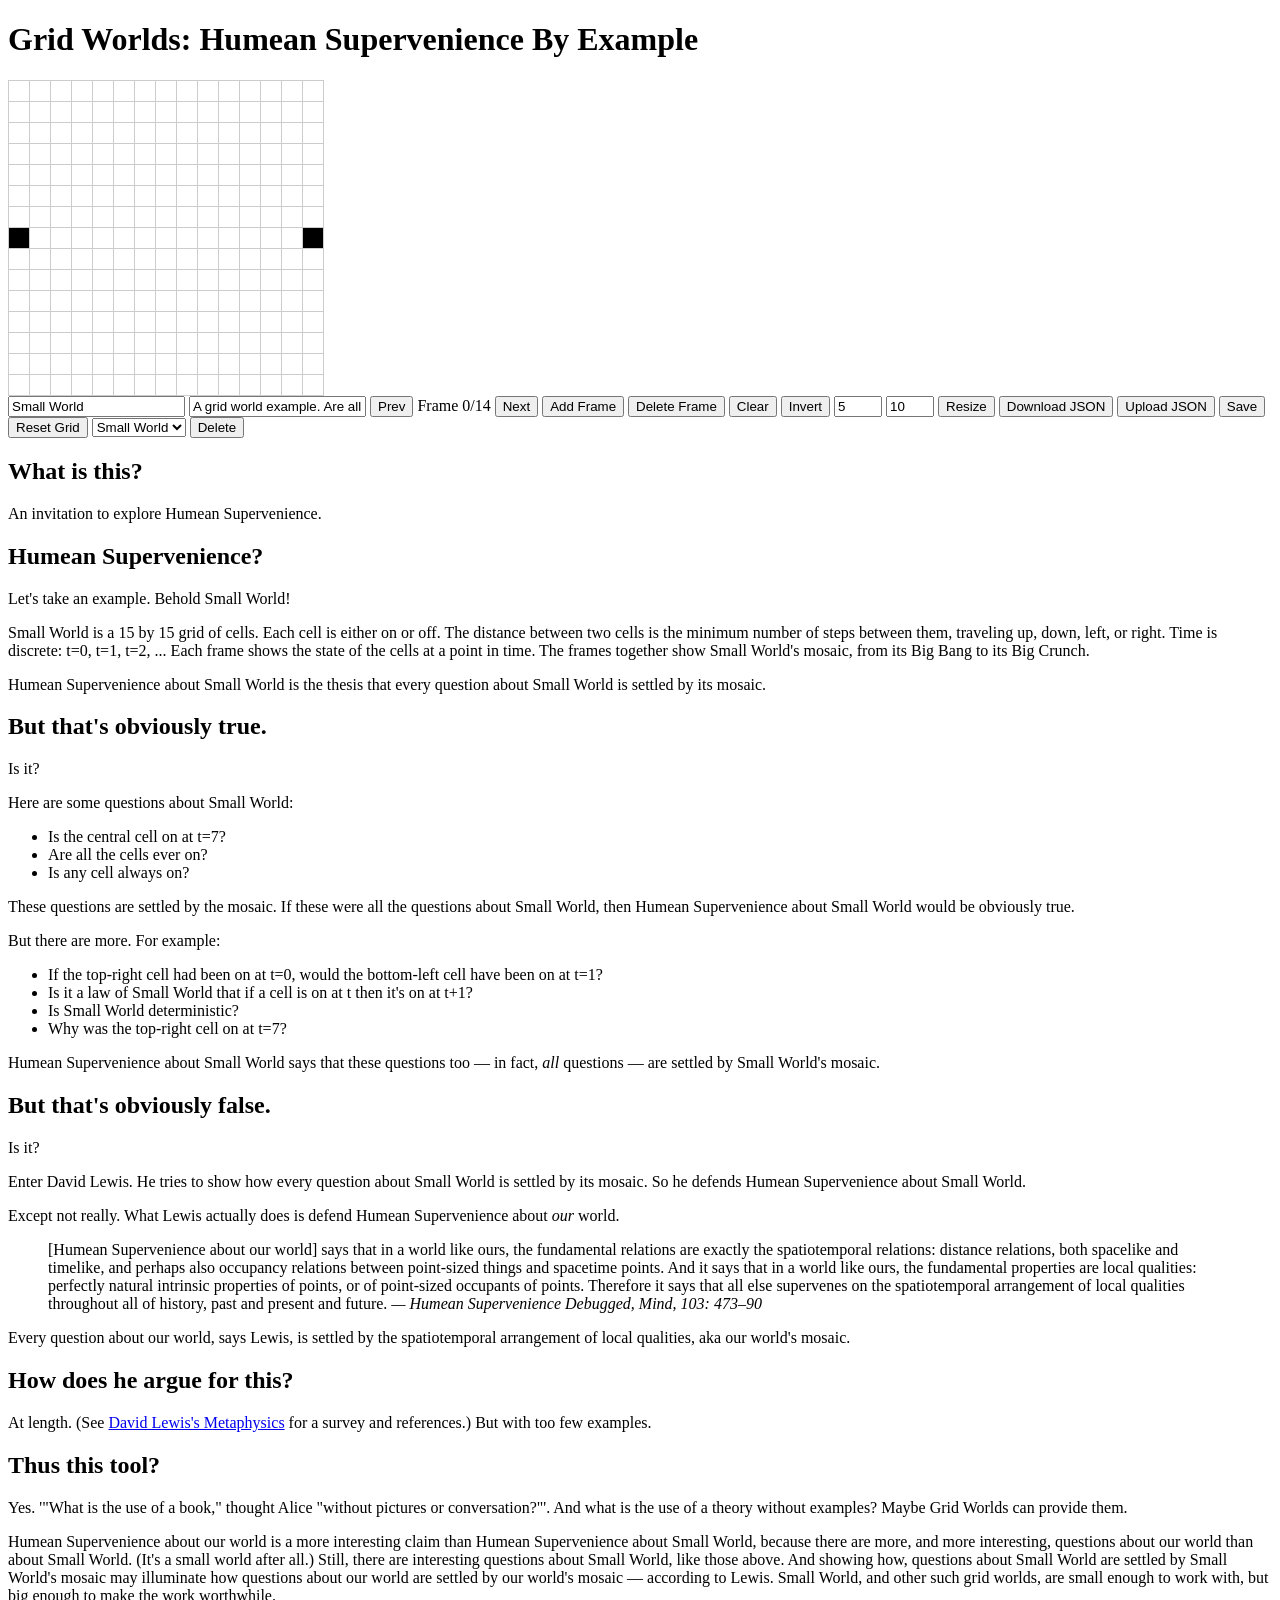
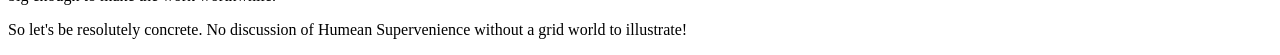
==== docs/index.html @ a93ca0fb "deploy via github pages from docs/" ====
<!doctype html>
<html lang="en-UK">
  <head>
    <meta charset="utf-8" />
    <meta name="viewport" content="width=device-width, initial-scale=1" />
    <meta name="author" content="Cosmo Grant" />
    <meta name="description" content="Widget for creating grid worlds to illustrate Humean supervenience." />
    <title>Grid Worlds</title>
    <link rel="stylesheet" href="style.css" />
  </head>
  <body>
    <h1>Grid Worlds: Humean Supervenience By Example</h1>
    <div id="grid" class="grid"></div>
    <div id="controls">
      <input type="text" id="title-input" placeholder="Title" />
      <input type="text" id="description-input" placeholder="Description" />
      <button id="prev-frame-button">Prev</button>
      <span id="frame-indicators"
        >Frame <span id="current-frame-indicator">?</span>/<span id="final-frame-indicator">?</span></span
      >
      <button id="next-frame-button">Next</button>
      <button id="add-frame-button">Add Frame</button>
      <button id="delete-frame-button">Delete Frame</button>
      <button id="clear-frame-button">Clear</button>
      <button id="invert-frame-button">Invert</button>
      <input type="number" id="rows-input" value="5" min="1" max="50" />
      <input type="number" id="cols-input" value="10" min="1" max="50" />
      <button id="resize-button">Resize</button>
      <button id="download-json-button">Download JSON</button>
      <button id="upload-json-button">Upload JSON</button>
      <input type="file" id="upload-json-input" accept=".json" hidden />
      <button id="save-button">Save</button>
      <button id="reset-button">Reset Grid</button>
      <select id="saved-grids"></select>
      <button id="delete-button">Delete</button>
    </div>

    <section id="about">
      <h2>What is this?</h2>
      <p>An invitation to explore Humean Supervenience.</p>
      <h2>Humean Supervenience?</h2>
      <p>Let's take an example. Behold Small World!</p>
      <p>
        Small World is a 15 by 15 grid of cells. Each cell is either on or off. The distance between two cells is the
        minimum number of steps between them, traveling up, down, left, or right. Time is discrete: t=0, t=1, t=2, ...
        Each frame shows the state of the cells at a point in time. The frames together show Small World's mosaic, from
        its Big Bang to its Big Crunch.
      </p>
      <p>
        Humean Supervenience about Small World is the thesis that every question about Small World is settled by its
        mosaic.
      </p>

      <h2>But that's obviously true.</h2>
      <p>Is it?</p>

      <p>Here are some questions about Small World:</p>
      <ul>
        <li>Is the central cell on at t=7?</li>
        <li>Are all the cells ever on?</li>
        <li>Is any cell always on?</li>
      </ul>

      <p>
        These questions are settled by the mosaic. If these were all the questions about Small World, then Humean
        Supervenience about Small World would be obviously true.
      </p>

      <p>But there are more. For example:</p>
      <ul>
        <li>If the top-right cell had been on at t=0, would the bottom-left cell have been on at t=1?</li>
        <li>Is it a law of Small World that if a cell is on at t then it's on at t+1?</li>
        <li>Is Small World deterministic?</li>
        <li>Why was the top-right cell on at t=7?</li>
      </ul>

      <p>
        Humean Supervenience about Small World says that these questions too &mdash; in fact, <em>all</em> questions
        &mdash; are settled by Small World's mosaic.
      </p>

      <h2>But that's obviously false.</h2>
      <p>Is it?</p>

      <p>
        Enter David Lewis. He tries to show how every question about Small World is settled by its mosaic. So he defends
        Humean Supervenience about Small World.
      </p>

      <p>Except not really. What Lewis actually does is defend Humean Supervenience about <em>our</em> world.</p>

      <blockquote>
        [Humean Supervenience about our world] says that in a world like ours, the fundamental relations are exactly the
        spatiotemporal relations: distance relations, both spacelike and timelike, and perhaps also occupancy relations
        between point-sized things and spacetime points. And it says that in a world like ours, the fundamental
        properties are local qualities: perfectly natural intrinsic properties of points, or of point-sized occupants of
        points. Therefore it says that all else supervenes on the spatiotemporal arrangement of local qualities
        throughout all of history, past and present and future.
        <cite>&mdash; Humean Supervenience Debugged, Mind, 103: 473–90</cite>
      </blockquote>

      <p>
        Every question about our world, says Lewis, is settled by the spatiotemporal arrangement of local qualities, aka
        our world's mosaic.
      </p>

      <h2>How does he argue for this?</h2>
      <p>
        At length. (See
        <a href="https://plato.stanford.edu/entries/lewis-metaphysics/index.html">David Lewis's Metaphysics</a>
        for a survey and references.) But with too few examples.
      </p>

      <h2>Thus this tool?</h2>
      <p>
        Yes. '"What is the use of a book," thought Alice "without pictures or conversation?"'. And what is the use of a
        theory without examples? Maybe Grid Worlds can provide them.
      </p>

      <p>
        Humean Supervenience about our world is a more interesting claim than Humean Supervenience about Small World,
        because there are more, and more interesting, questions about our world than about Small World. (It's a small
        world after all.) Still, there are interesting questions about Small World, like those above. And showing how,
        questions about Small World are settled by Small World's mosaic may illuminate how questions about our world are
        settled by our world's mosaic &mdash; according to Lewis. Small World, and other such grid worlds, are small
        enough to work with, but big enough to make the work worthwhile.
      </p>

      <p>So let's be resolutely concrete. No discussion of Humean Supervenience without a grid world to illustrate!</p>
    </section>

    <script src="small_world.js"></script>
    <script src="main.js"></script>
  </body>
</html>
---- docs/style.css ----
.grid {
  display: grid;
  grid-template-columns: repeat(var(--cols), 20px);
  gap: 1px;
  background: #ccc;
  border: 1px solid #ccc;
  width: fit-content;
}

.cell {
  width: 20px;
  height: 20px;
  background: white;
}

.cell.on {
  background: black;
}
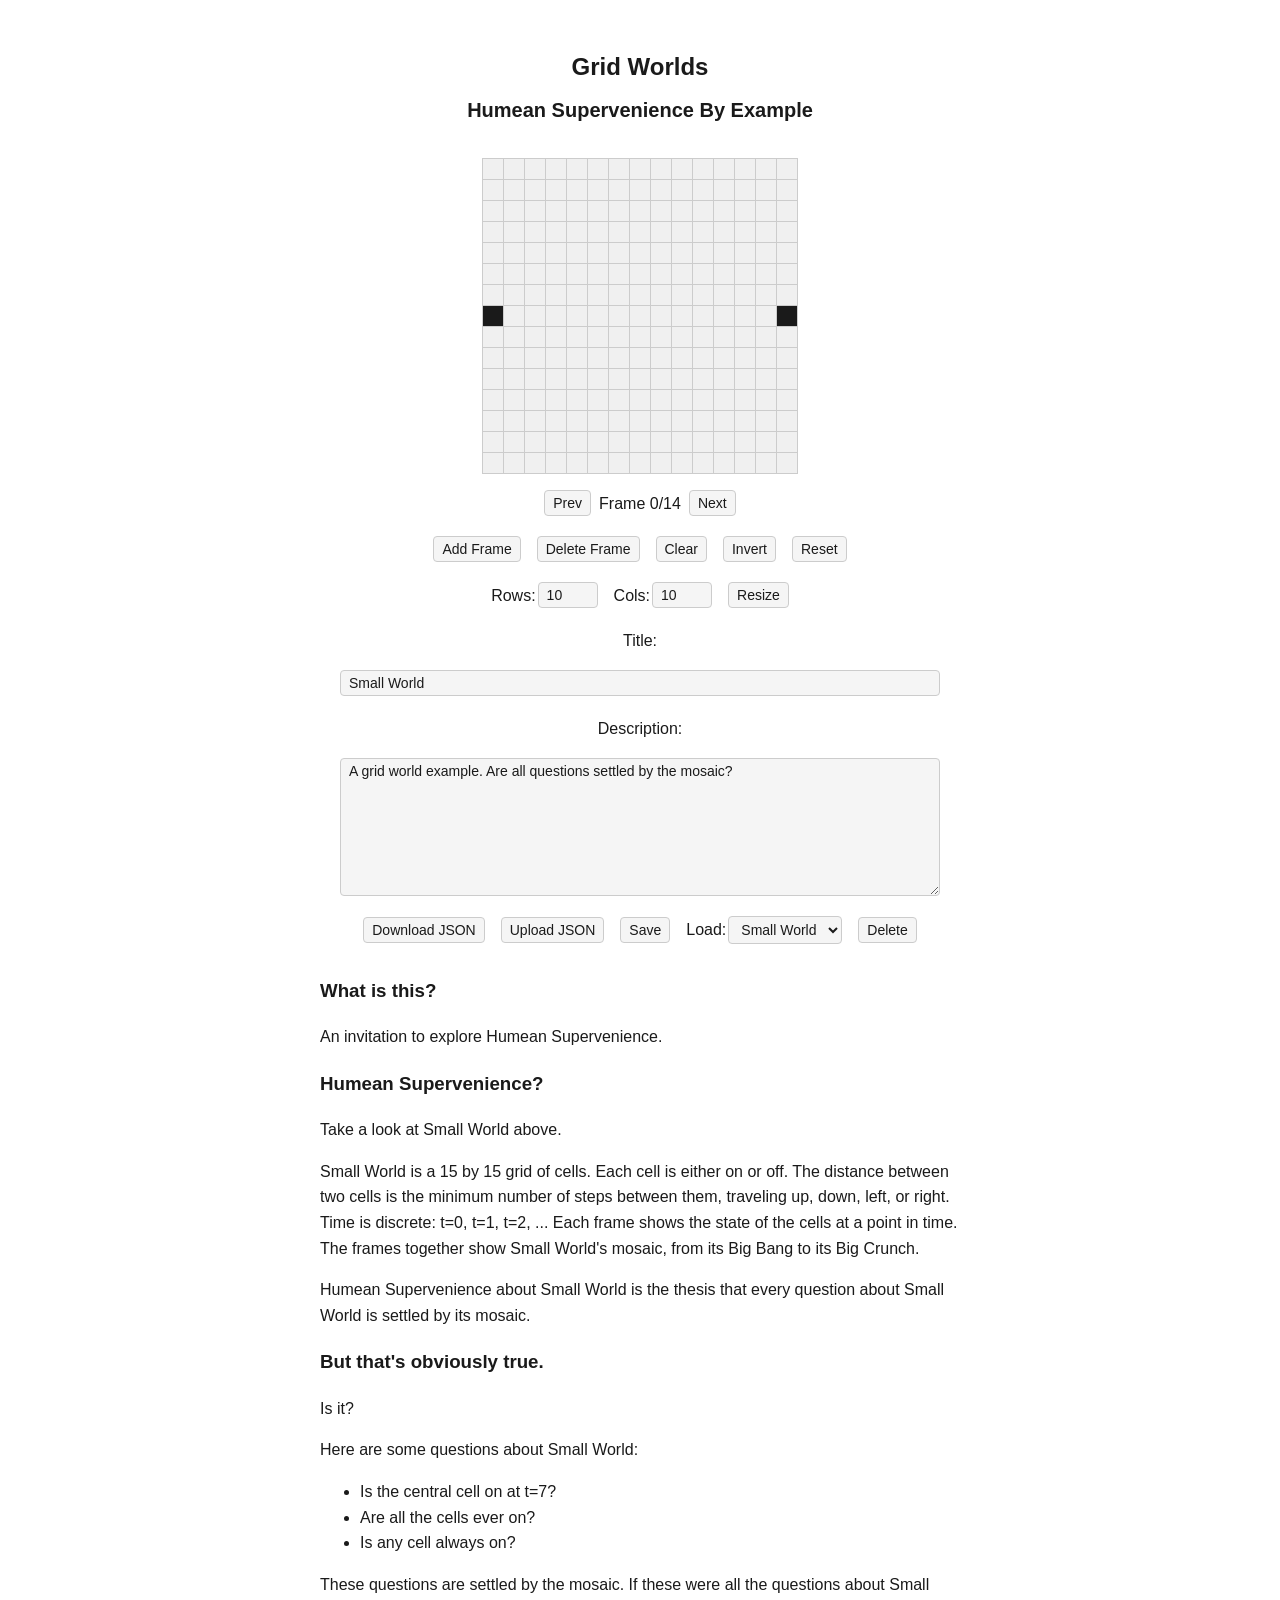
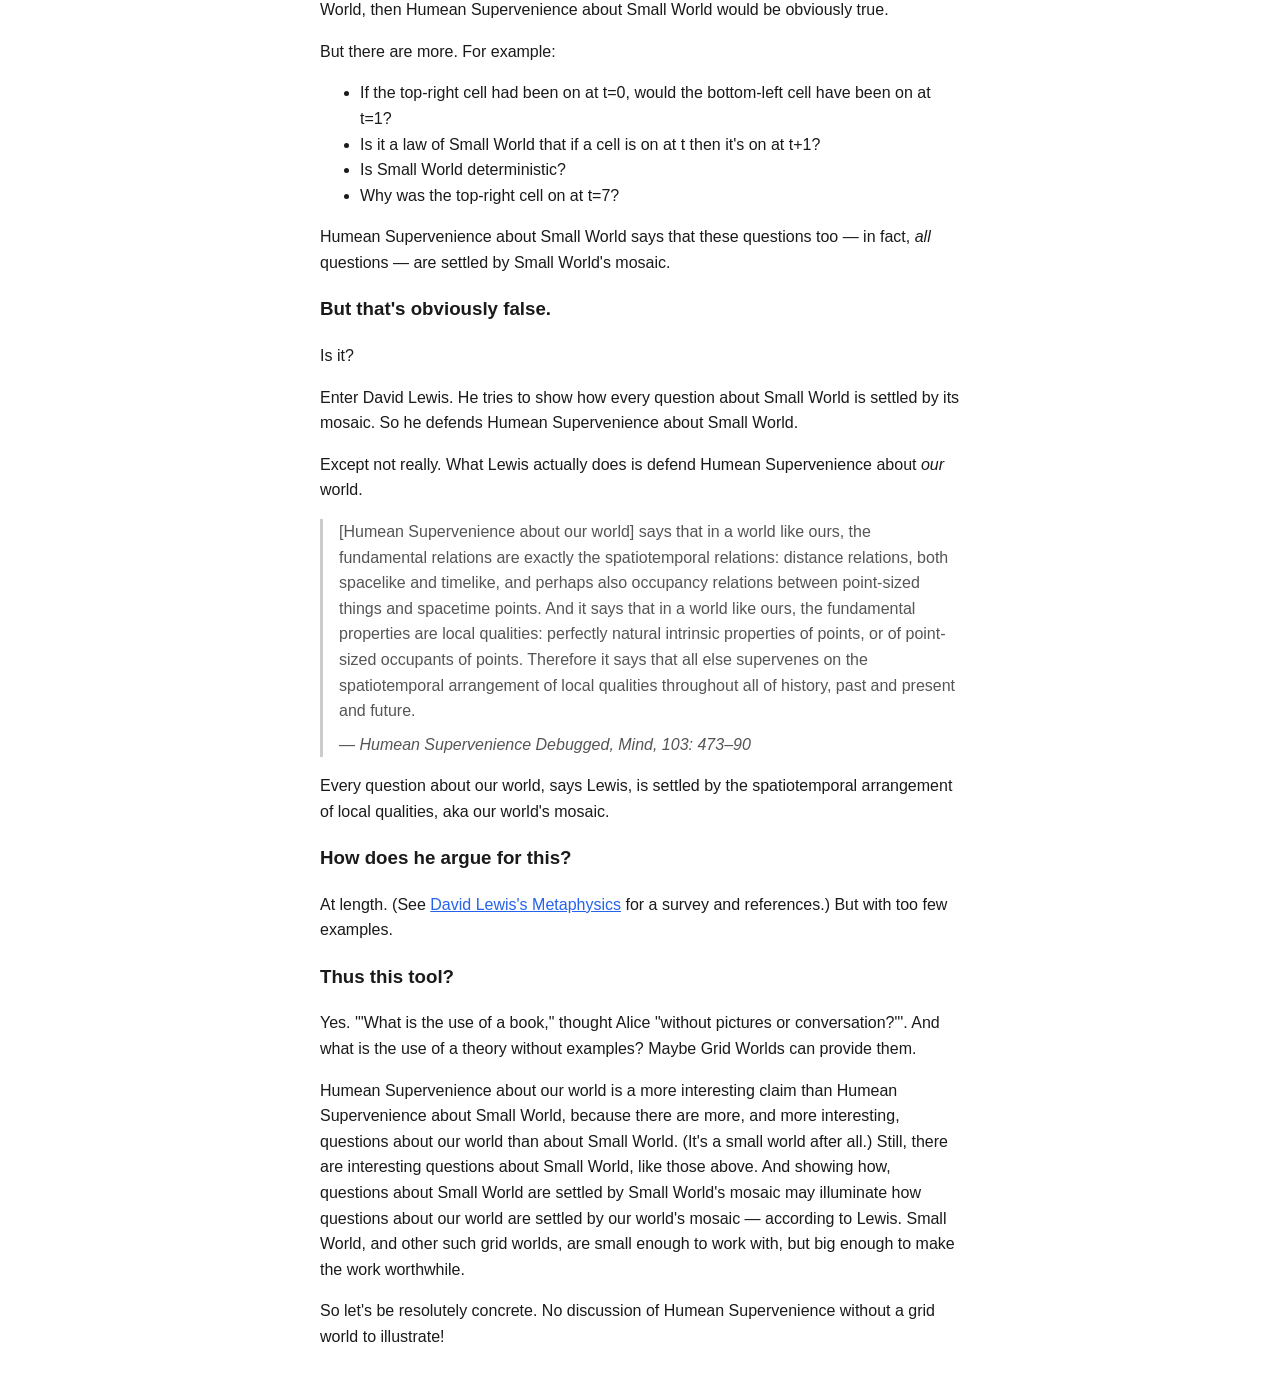
==== commit 6e8198e0: "first pass at styling with claude" ====
--- a/docs/index.html
+++ b/docs/index.html
@@ -9,125 +9,153 @@
     <link rel="stylesheet" href="style.css" />
   </head>
   <body>
-    <h1>Grid Worlds: Humean Supervenience By Example</h1>
-    <div id="grid" class="grid"></div>
-    <div id="controls">
-      <input type="text" id="title-input" placeholder="Title" />
-      <input type="text" id="description-input" placeholder="Description" />
-      <button id="prev-frame-button">Prev</button>
-      <span id="frame-indicators"
-        >Frame <span id="current-frame-indicator">?</span>/<span id="final-frame-indicator">?</span></span
-      >
-      <button id="next-frame-button">Next</button>
-      <button id="add-frame-button">Add Frame</button>
-      <button id="delete-frame-button">Delete Frame</button>
-      <button id="clear-frame-button">Clear</button>
-      <button id="invert-frame-button">Invert</button>
-      <input type="number" id="rows-input" value="5" min="1" max="50" />
-      <input type="number" id="cols-input" value="10" min="1" max="50" />
-      <button id="resize-button">Resize</button>
-      <button id="download-json-button">Download JSON</button>
-      <button id="upload-json-button">Upload JSON</button>
-      <input type="file" id="upload-json-input" accept=".json" hidden />
-      <button id="save-button">Save</button>
-      <button id="reset-button">Reset Grid</button>
-      <select id="saved-grids"></select>
-      <button id="delete-button">Delete</button>
-    </div>
+    <main>
+      <h1>Grid Worlds</h1>
+      <h2>Humean Supervenience By Example</h2>
+      <div id="grid" class="grid"></div>
+      <div id="controls">
+        <div class="control-group frame-nav">
+          <button id="prev-frame-button">Prev</button>
+          <span id="frame-indicators"
+            >Frame <span id="current-frame-indicator">?</span>/<span id="final-frame-indicator">?</span></span
+          >
+          <button id="next-frame-button">Next</button>
+        </div>
+        <div class="control-group">
+          <button id="add-frame-button">Add Frame</button>
+          <button id="delete-frame-button">Delete Frame</button>
+          <button id="clear-frame-button">Clear</button>
+          <button id="invert-frame-button">Invert</button>
+          <button id="reset-button">Reset</button>
+        </div>
+        <div class="control-group">
+          <span class="field">
+          <label for="rows-input">Rows:</label>
+          <input type="number" id="rows-input" value="10" min="1" max="50" />
+            </span>
+          <span class="field">
+          <label for="cols-input">Cols:</label>
+          <input type="number" id="cols-input" value="10" min="1" max="50" />
+            </span>
+          <button id="resize-button">Resize</button>
+        </div>
+        <div class="control-group">
+          <label for="title-input">Title:</label>
+          <input type="text" id="title-input" placeholder="Title" />
+        </div>
+        <div class="control-group">
+          <label for="description-input">Description:</label>
+          <textarea id="description-input" placeholder="Description" rows="8"></textarea>
+        </div>
+        <div class="control-group">
+          <button id="download-json-button">Download JSON</button>
+          <button id="upload-json-button">Upload JSON</button>
+          <input type="file" id="upload-json-input" accept=".json" hidden />
+          <button id="save-button">Save</button>
+          <span class="field">
+          <label for="saved-grids">Load:</label>
+          <select id="saved-grids"></select>
+            </span>
+          <button id="delete-button">Delete</button>
+        </div>
+      </div>
 
-    <section id="about">
-      <h2>What is this?</h2>
-      <p>An invitation to explore Humean Supervenience.</p>
-      <h2>Humean Supervenience?</h2>
-      <p>Let's take an example. Behold Small World!</p>
-      <p>
-        Small World is a 15 by 15 grid of cells. Each cell is either on or off. The distance between two cells is the
-        minimum number of steps between them, traveling up, down, left, or right. Time is discrete: t=0, t=1, t=2, ...
-        Each frame shows the state of the cells at a point in time. The frames together show Small World's mosaic, from
-        its Big Bang to its Big Crunch.
-      </p>
-      <p>
-        Humean Supervenience about Small World is the thesis that every question about Small World is settled by its
-        mosaic.
-      </p>
+      <section id="about">
+        <h3>What is this?</h3>
+        <p>An invitation to explore Humean Supervenience.</p>
+        <h3>Humean Supervenience?</h3>
+        <p>Take a look at Small World above.</p>
+        <p>
+          Small World is a 15 by 15 grid of cells. Each cell is either on or off. The distance between two cells is the
+          minimum number of steps between them, traveling up, down, left, or right. Time is discrete: t=0, t=1, t=2, ...
+          Each frame shows the state of the cells at a point in time. The frames together show Small World's mosaic,
+          from its Big Bang to its Big Crunch.
+        </p>
+        <p>
+          Humean Supervenience about Small World is the thesis that every question about Small World is settled by its
+          mosaic.
+        </p>
 
-      <h2>But that's obviously true.</h2>
-      <p>Is it?</p>
+        <h3>But that's obviously true.</h3>
+        <p>Is it?</p>
 
-      <p>Here are some questions about Small World:</p>
-      <ul>
-        <li>Is the central cell on at t=7?</li>
-        <li>Are all the cells ever on?</li>
-        <li>Is any cell always on?</li>
-      </ul>
+        <p>Here are some questions about Small World:</p>
+        <ul>
+          <li>Is the central cell on at t=7?</li>
+          <li>Are all the cells ever on?</li>
+          <li>Is any cell always on?</li>
+        </ul>
 
-      <p>
-        These questions are settled by the mosaic. If these were all the questions about Small World, then Humean
-        Supervenience about Small World would be obviously true.
-      </p>
+        <p>
+          These questions are settled by the mosaic. If these were all the questions about Small World, then Humean
+          Supervenience about Small World would be obviously true.
+        </p>
 
-      <p>But there are more. For example:</p>
-      <ul>
-        <li>If the top-right cell had been on at t=0, would the bottom-left cell have been on at t=1?</li>
-        <li>Is it a law of Small World that if a cell is on at t then it's on at t+1?</li>
-        <li>Is Small World deterministic?</li>
-        <li>Why was the top-right cell on at t=7?</li>
-      </ul>
+        <p>But there are more. For example:</p>
+        <ul>
+          <li>If the top-right cell had been on at t=0, would the bottom-left cell have been on at t=1?</li>
+          <li>Is it a law of Small World that if a cell is on at t then it's on at t+1?</li>
+          <li>Is Small World deterministic?</li>
+          <li>Why was the top-right cell on at t=7?</li>
+        </ul>
 
-      <p>
-        Humean Supervenience about Small World says that these questions too &mdash; in fact, <em>all</em> questions
-        &mdash; are settled by Small World's mosaic.
-      </p>
+        <p>
+          Humean Supervenience about Small World says that these questions too &mdash; in fact, <em>all</em> questions
+          &mdash; are settled by Small World's mosaic.
+        </p>
 
-      <h2>But that's obviously false.</h2>
-      <p>Is it?</p>
+        <h3>But that's obviously false.</h3>
+        <p>Is it?</p>
 
-      <p>
-        Enter David Lewis. He tries to show how every question about Small World is settled by its mosaic. So he defends
-        Humean Supervenience about Small World.
-      </p>
+        <p>
+          Enter David Lewis. He tries to show how every question about Small World is settled by its mosaic. So he
+          defends Humean Supervenience about Small World.
+        </p>
 
-      <p>Except not really. What Lewis actually does is defend Humean Supervenience about <em>our</em> world.</p>
+        <p>Except not really. What Lewis actually does is defend Humean Supervenience about <em>our</em> world.</p>
 
-      <blockquote>
-        [Humean Supervenience about our world] says that in a world like ours, the fundamental relations are exactly the
-        spatiotemporal relations: distance relations, both spacelike and timelike, and perhaps also occupancy relations
-        between point-sized things and spacetime points. And it says that in a world like ours, the fundamental
-        properties are local qualities: perfectly natural intrinsic properties of points, or of point-sized occupants of
-        points. Therefore it says that all else supervenes on the spatiotemporal arrangement of local qualities
-        throughout all of history, past and present and future.
-        <cite>&mdash; Humean Supervenience Debugged, Mind, 103: 473–90</cite>
-      </blockquote>
+        <blockquote>
+          [Humean Supervenience about our world] says that in a world like ours, the fundamental relations are exactly
+          the spatiotemporal relations: distance relations, both spacelike and timelike, and perhaps also occupancy
+          relations between point-sized things and spacetime points. And it says that in a world like ours, the
+          fundamental properties are local qualities: perfectly natural intrinsic properties of points, or of
+          point-sized occupants of points. Therefore it says that all else supervenes on the spatiotemporal arrangement
+          of local qualities throughout all of history, past and present and future.
+          <cite>&mdash; Humean Supervenience Debugged, Mind, 103: 473–90</cite>
+        </blockquote>
 
-      <p>
-        Every question about our world, says Lewis, is settled by the spatiotemporal arrangement of local qualities, aka
-        our world's mosaic.
-      </p>
+        <p>
+          Every question about our world, says Lewis, is settled by the spatiotemporal arrangement of local qualities,
+          aka our world's mosaic.
+        </p>
 
-      <h2>How does he argue for this?</h2>
-      <p>
-        At length. (See
-        <a href="https://plato.stanford.edu/entries/lewis-metaphysics/index.html">David Lewis's Metaphysics</a>
-        for a survey and references.) But with too few examples.
-      </p>
+        <h3>How does he argue for this?</h3>
+        <p>
+          At length. (See
+          <a href="https://plato.stanford.edu/entries/lewis-metaphysics/index.html">David Lewis's Metaphysics</a>
+          for a survey and references.) But with too few examples.
+        </p>
 
-      <h2>Thus this tool?</h2>
-      <p>
-        Yes. '"What is the use of a book," thought Alice "without pictures or conversation?"'. And what is the use of a
-        theory without examples? Maybe Grid Worlds can provide them.
-      </p>
+        <h3>Thus this tool?</h3>
+        <p>
+          Yes. '"What is the use of a book," thought Alice "without pictures or conversation?"'. And what is the use of
+          a theory without examples? Maybe Grid Worlds can provide them.
+        </p>
 
-      <p>
-        Humean Supervenience about our world is a more interesting claim than Humean Supervenience about Small World,
-        because there are more, and more interesting, questions about our world than about Small World. (It's a small
-        world after all.) Still, there are interesting questions about Small World, like those above. And showing how,
-        questions about Small World are settled by Small World's mosaic may illuminate how questions about our world are
-        settled by our world's mosaic &mdash; according to Lewis. Small World, and other such grid worlds, are small
-        enough to work with, but big enough to make the work worthwhile.
-      </p>
+        <p>
+          Humean Supervenience about our world is a more interesting claim than Humean Supervenience about Small World,
+          because there are more, and more interesting, questions about our world than about Small World. (It's a small
+          world after all.) Still, there are interesting questions about Small World, like those above. And showing how,
+          questions about Small World are settled by Small World's mosaic may illuminate how questions about our world
+          are settled by our world's mosaic &mdash; according to Lewis. Small World, and other such grid worlds, are
+          small enough to work with, but big enough to make the work worthwhile.
+        </p>
 
-      <p>So let's be resolutely concrete. No discussion of Humean Supervenience without a grid world to illustrate!</p>
-    </section>
+        <p>
+          So let's be resolutely concrete. No discussion of Humean Supervenience without a grid world to illustrate!
+        </p>
+      </section>
+    </main>
 
     <script src="small_world.js"></script>
     <script src="main.js"></script>
--- a/docs/style.css
+++ b/docs/style.css
@@ -1,18 +1,185 @@
+/* --- Theming --- */
+
+:root {
+  color-scheme: light dark;
+
+  --bg: #ffffff;
+  --text: #1a1a1a;
+  --text-muted: #555;
+  --cell-on: #1a1a1a;
+  --cell-off: #f0f0f0;
+  --grid-border: #ccc;
+  --control-bg: #f5f5f5;
+  --control-border: #ccc;
+  --focus-ring: #2563eb;
+}
+
+@media (prefers-color-scheme: dark) {
+  :root {
+    --bg: #1a1a1a;
+    --text: #e0e0e0;
+    --text-muted: #999;
+    --cell-on: #1a1a1a;
+    --cell-off: #f0f0f0;
+    --grid-border: #444;
+    --control-bg: #2a2a2a;
+    --control-border: #444;
+    --focus-ring: #60a5fa;
+  }
+}
+
+/* --- Base --- */
+
+*,
+*::before,
+*::after {
+  box-sizing: border-box;
+}
+
+body {
+  margin: 0;
+  padding: 16px;
+  background: var(--bg);
+  color: var(--text);
+  font-family: -apple-system, BlinkMacSystemFont, "Segoe UI", Roboto, sans-serif;
+  font-size: 1rem;
+  line-height: 1.6;
+}
+
+/* --- Layout --- */
+
+main {
+  max-width: 1060px;
+  margin: 0 auto;
+}
+
+/* --- Typography --- */
+
+h1 {
+  font-size: 1.5rem;
+  margin: 32px 0 8px;
+  text-align: center;
+}
+
+h2 {
+  font-size: 1.25rem;
+  margin: 8px 0 32px;
+  text-align: center;
+}
+
+a {
+  color: var(--focus-ring);
+}
+
+blockquote {
+  margin: 16px 0;
+  padding: 0 0 0 16px;
+  border-left: 3px solid var(--grid-border);
+  color: var(--text-muted);
+}
+
+blockquote cite {
+  display: block;
+  margin-top: 8px;
+  font-style: italic;
+}
+
+/* --- Grid --- */
+
 .grid {
   display: grid;
   grid-template-columns: repeat(var(--cols), 20px);
   gap: 1px;
-  background: #ccc;
-  border: 1px solid #ccc;
+  background: var(--grid-border);
+  border: 1px solid var(--grid-border);
   width: fit-content;
+  margin: 0 auto;
+  overflow-x: auto;
 }
 
 .cell {
   width: 20px;
   height: 20px;
-  background: white;
+  background: var(--cell-off);
 }
 
 .cell.on {
-  background: black;
+  background: var(--cell-on);
 }
+
+/* --- Controls --- */
+
+#controls {
+  margin: 16px auto 0;
+  max-width: 600px;
+}
+
+.control-group {
+  display: flex;
+  align-items: center;
+  gap: 16px;
+  justify-content: center;
+  flex-wrap: wrap;
+  margin-bottom: 20px;
+}
+
+.field {
+  display: flex;
+  align-items: center;
+  gap: 2px;
+}
+
+.frame-nav {
+  justify-content: center;
+  gap: 8px;
+}
+
+button,
+input,
+select,
+textarea {
+  font-family: inherit;
+  font-size: 0.875rem;
+  padding: 4px 8px;
+  background: var(--control-bg);
+  color: var(--text);
+  border: 1px solid var(--control-border);
+  border-radius: 4px;
+}
+
+button {
+  cursor: pointer;
+}
+
+button:hover {
+  filter: brightness(0.95);
+}
+
+input[type="number"] {
+  width: 60px;
+}
+
+input[type="text"],
+textarea {
+  width: 100%;
+}
+
+textarea {
+  resize: vertical;
+}
+
+/* Focus: visible for keyboard, invisible for mouse */
+button:focus-visible,
+input:focus-visible,
+select:focus-visible,
+textarea:focus-visible {
+  outline: 2px solid var(--focus-ring);
+  outline-offset: 1px;
+}
+
+/* --- About section --- */
+
+#about {
+  max-width: 640px;
+  margin: 32px auto 0;
+}
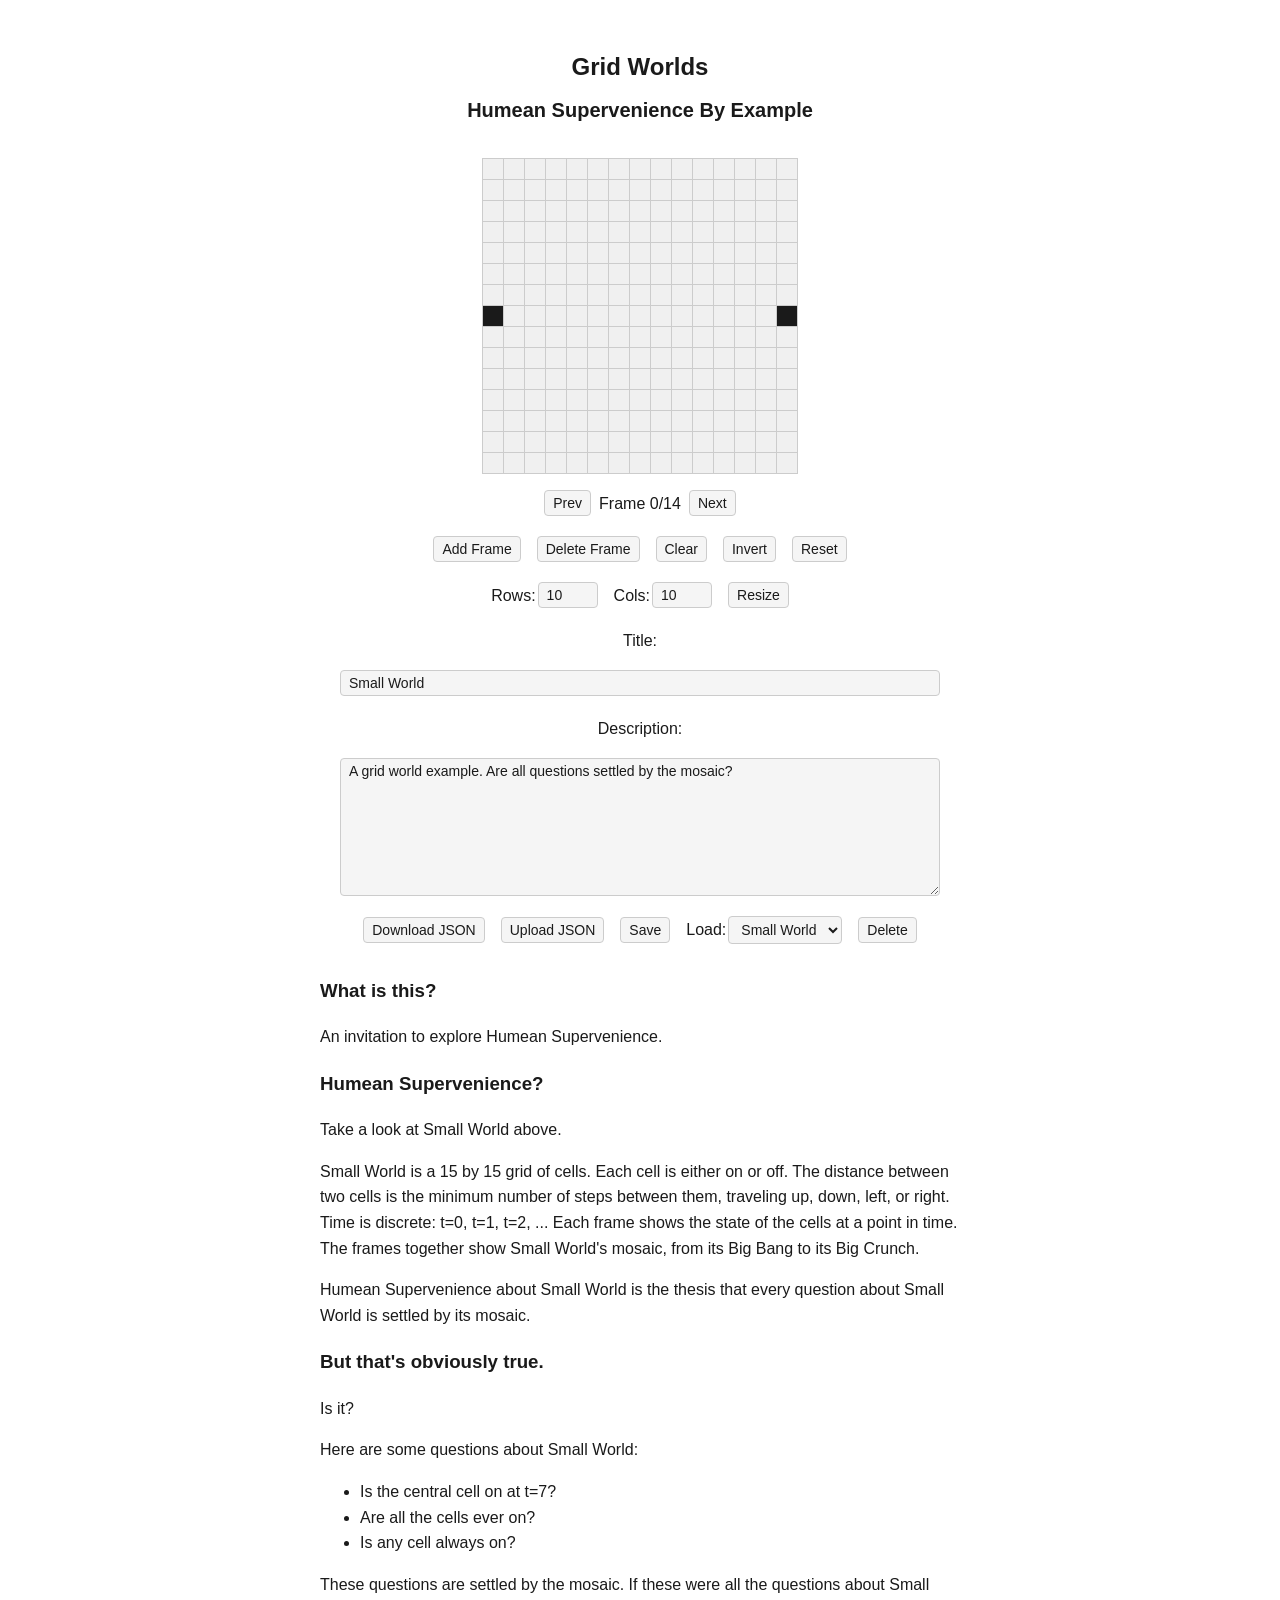
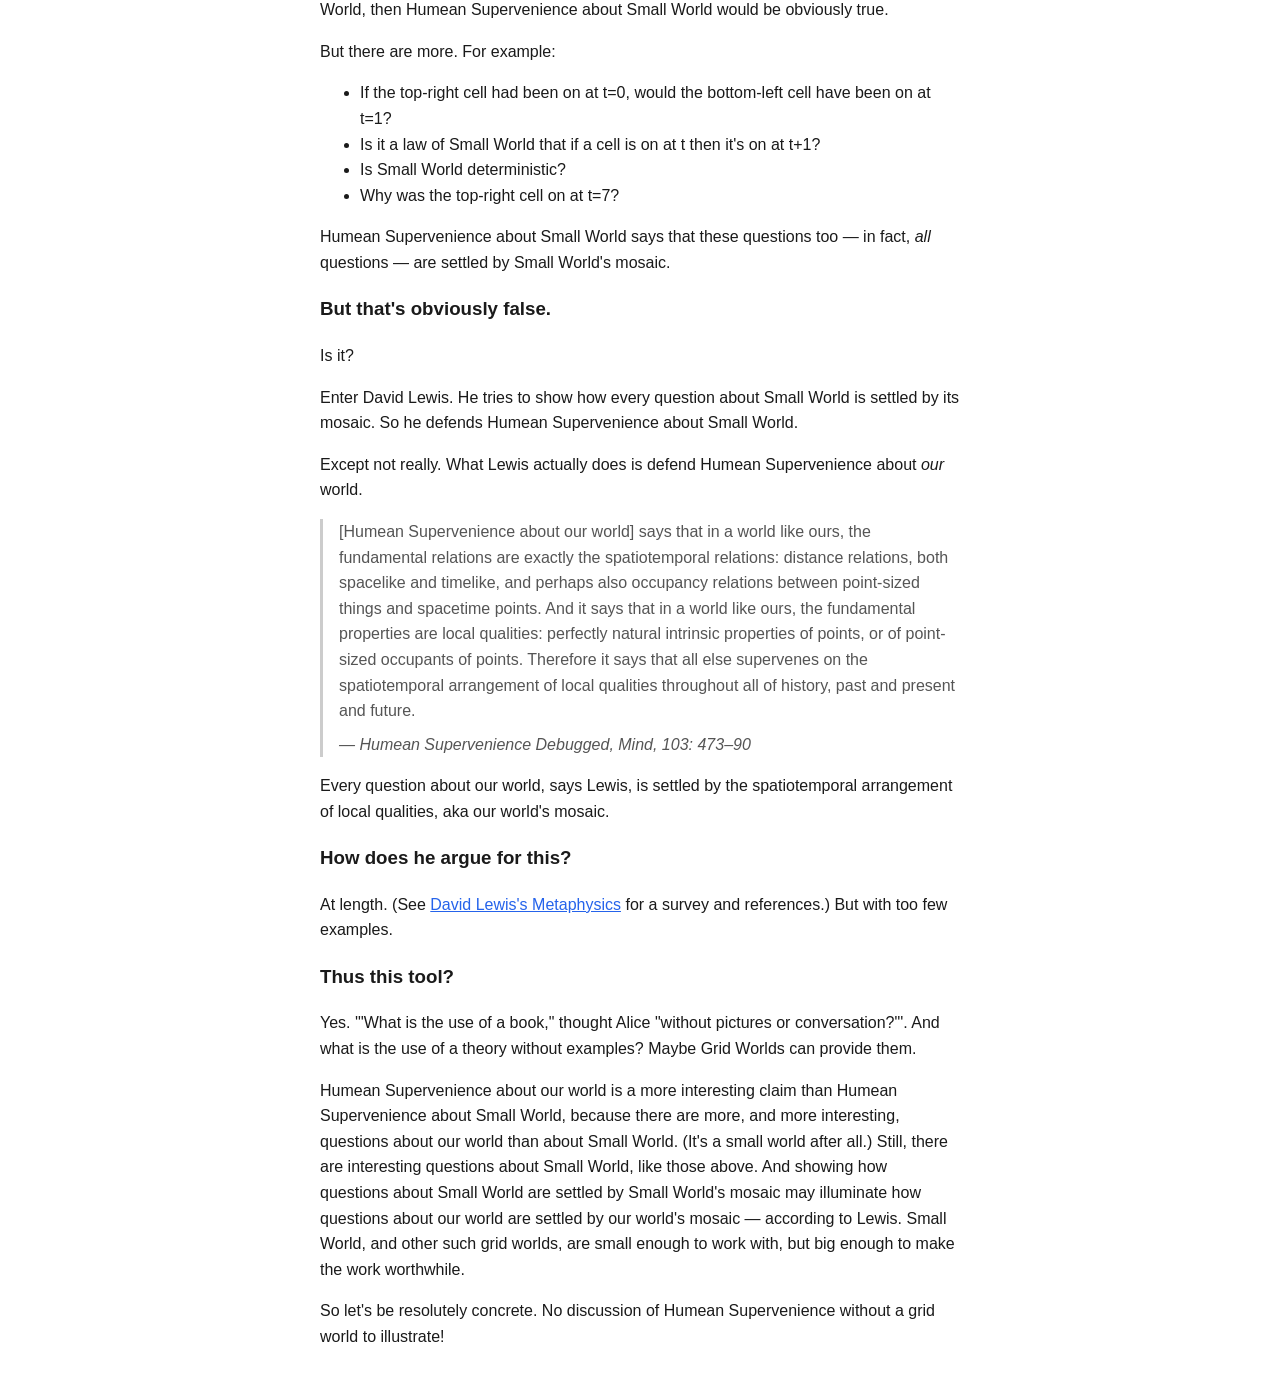
==== commit 20a04e8c: "typo" ====
--- a/docs/index.html
+++ b/docs/index.html
@@ -145,7 +145,7 @@
         <p>
           Humean Supervenience about our world is a more interesting claim than Humean Supervenience about Small World,
           because there are more, and more interesting, questions about our world than about Small World. (It's a small
-          world after all.) Still, there are interesting questions about Small World, like those above. And showing how,
+          world after all.) Still, there are interesting questions about Small World, like those above. And showing how
           questions about Small World are settled by Small World's mosaic may illuminate how questions about our world
           are settled by our world's mosaic &mdash; according to Lewis. Small World, and other such grid worlds, are
           small enough to work with, but big enough to make the work worthwhile.
